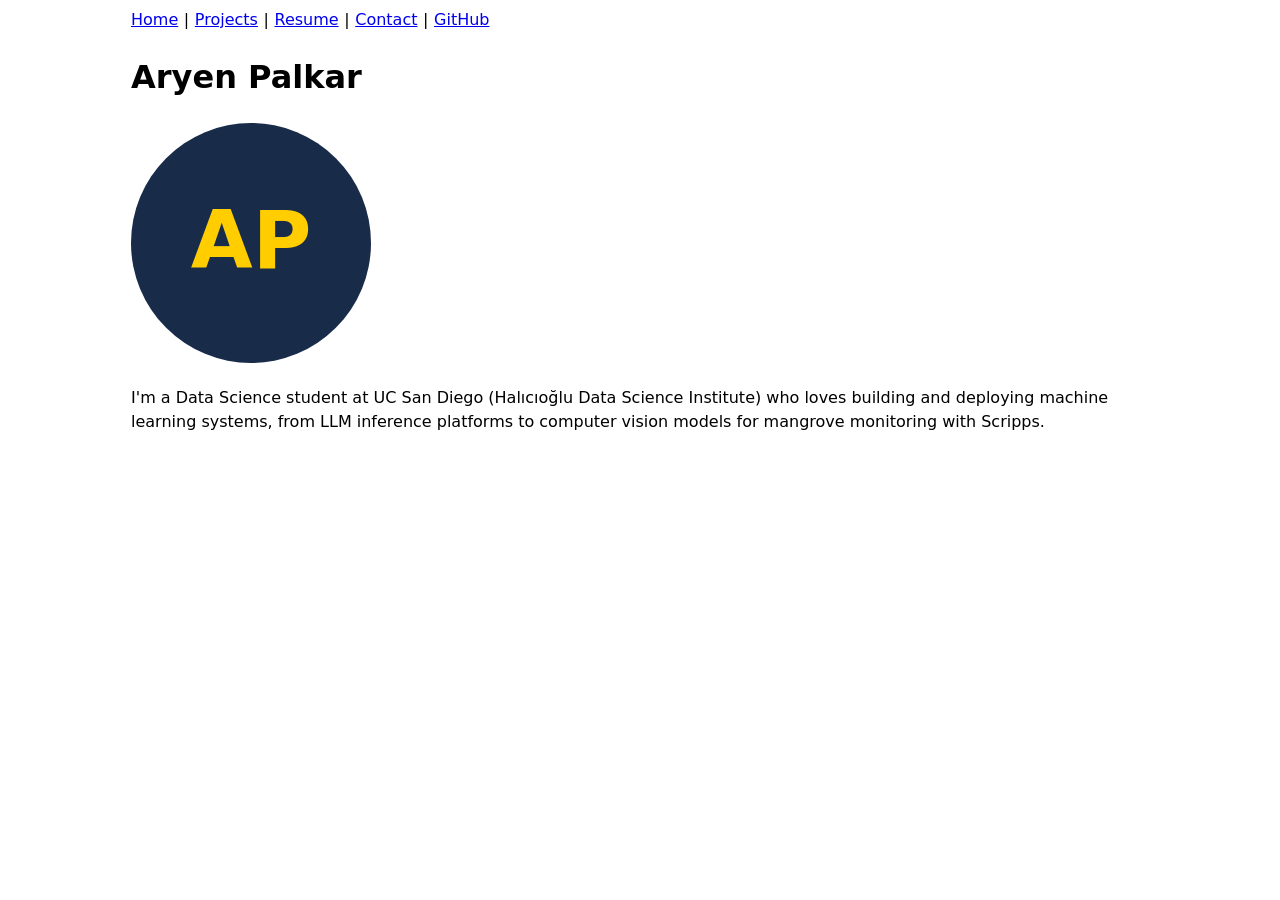
==== index.html @ 1cb9dd05 "Lab 1 portfolio" ====
<!DOCTYPE html>
<html lang="en">
<head>
  <meta charset="UTF-8">
  <meta name="viewport" content="width=device-width, initial-scale=1.0">
  <title>Aryen Palkar: Personal site and portfolio</title>
  <link rel="stylesheet" href="style.css">
</head>
<body>
  <nav><a href="./">Home</a> | <a href="projects/">Projects</a> | <a href="resume/">Resume</a> | <a href="contact/">Contact</a> | <a href="https://github.com/AryenP" target="_blank" rel="noopener noreferrer">GitHub</a></nav>
  <h1>Aryen Palkar</h1>
  <img src="images/avatar.svg" alt="Navy circle with the initials AP in gold" width="240">
  <p>I'm a Data Science student at UC San Diego (Halıcıoğlu Data Science Institute) who loves building and deploying machine learning systems, from LLM inference platforms to computer vision models for mangrove monitoring with Scripps.</p>
</body>
</html>
---- style.css ----
html {
  box-sizing: border-box;
}

*,
*::before,
*::after {
  box-sizing: inherit;
}

body {
  /* Set line height to 1.5 times the font size
     and use the OS's UI font as the website font
   */
  font: 100%/1.5 system-ui;
  width: min(100% - 2em, 100ch);
  margin-inline: auto;
  overflow-wrap: anywhere;
  word-break: break-word;
}

nav {
  display: flex;
  flex-wrap: wrap;
  gap: 0 0.35em;
}

a {
  overflow-wrap: anywhere;
}

h1,
h2,
h3,
p,
li {
  max-width: 100%;
  overflow-wrap: anywhere;
  word-break: break-word;
}

label {
  display: block;
  margin-block: 0.75em;
}

input,
textarea {
  display: block;
  width: 100%;
  max-width: 40em;
}

img {
  max-width: 100%;
  height: auto;
}

@media (max-width: 600px) {
  body {
    font-size: 0.95rem;
    width: min(calc(100vw - 2em), 34ch);
  }

  nav {
    font-size: 0.9rem;
  }

  a,
  h3,
  p,
  li {
    word-break: break-all;
  }

  h1 {
    font-size: 1.8rem;
  }

  h2 {
    font-size: 1.45rem;
  }

  h3 {
    font-size: 1.15rem;
  }

  ul {
    padding-left: 1.25em;
  }
}
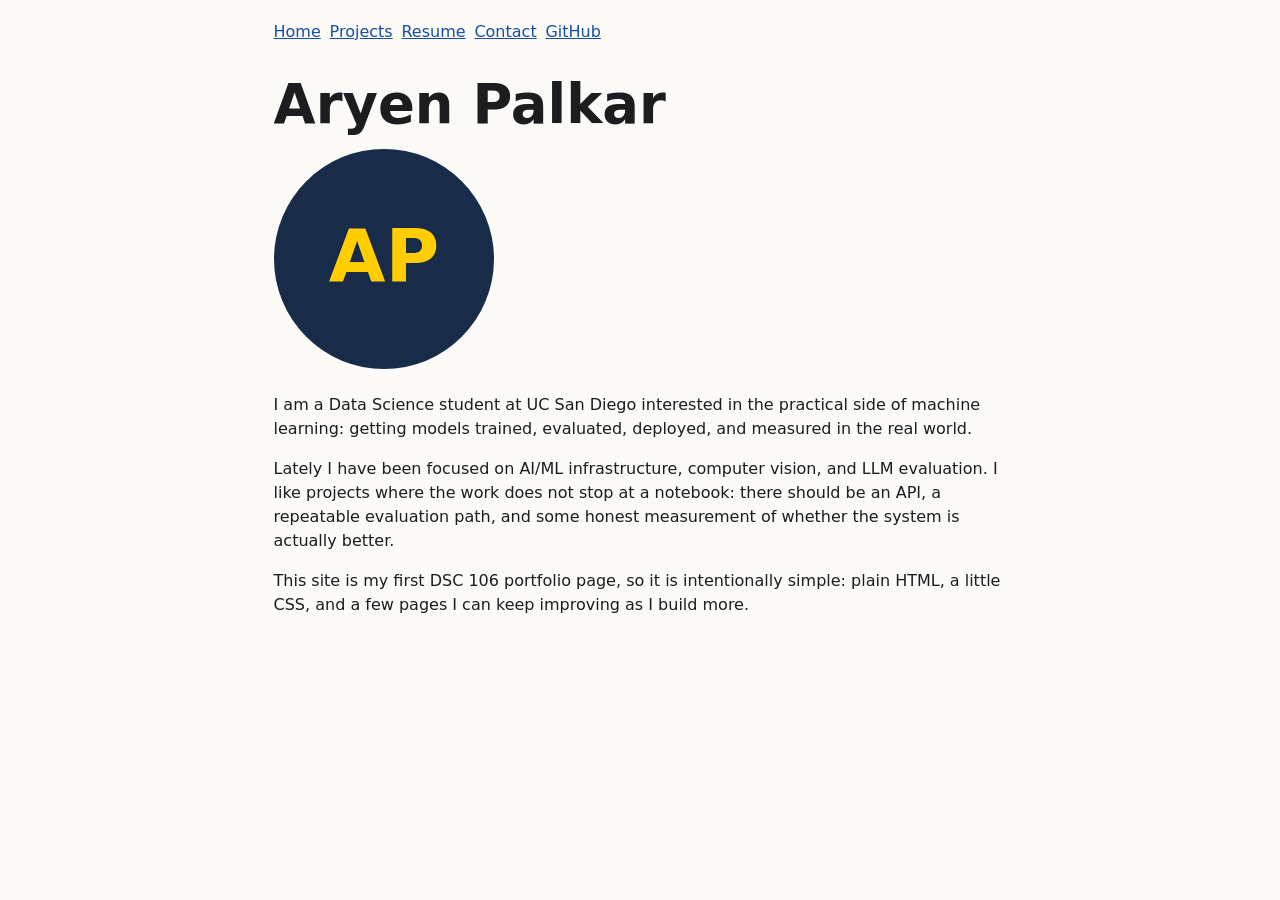
==== commit 1842ccdd: "Expand projects and resume pages, style site" ====
--- a/index.html
+++ b/index.html
@@ -7,9 +7,35 @@
   <link rel="stylesheet" href="style.css">
 </head>
 <body>
-  <nav><a href="./">Home</a> | <a href="projects/">Projects</a> | <a href="resume/">Resume</a> | <a href="contact/">Contact</a> | <a href="https://github.com/AryenP" target="_blank" rel="noopener noreferrer">GitHub</a></nav>
-  <h1>Aryen Palkar</h1>
-  <img src="images/avatar.svg" alt="Navy circle with the initials AP in gold" width="240">
-  <p>I'm a Data Science student at UC San Diego (Halıcıoğlu Data Science Institute) who loves building and deploying machine learning systems, from LLM inference platforms to computer vision models for mangrove monitoring with Scripps.</p>
+  <nav>
+    <a href="./">Home</a>
+    <a href="projects/">Projects</a>
+    <a href="resume/">Resume</a>
+    <a href="contact/">Contact</a>
+    <a href="https://github.com/aryenp" target="_blank" rel="noopener noreferrer">GitHub</a>
+  </nav>
+
+  <main>
+    <h1>Aryen Palkar</h1>
+    <img class="profile-photo" src="images/avatar.svg" alt="Navy circle with the initials AP in gold" width="220">
+
+    <p>
+      I am a Data Science student at UC San Diego interested in the practical side of
+      machine learning: getting models trained, evaluated, deployed, and measured in
+      the real world.
+    </p>
+
+    <p>
+      Lately I have been focused on AI/ML infrastructure, computer vision, and LLM
+      evaluation. I like projects where the work does not stop at a notebook: there
+      should be an API, a repeatable evaluation path, and some honest measurement of
+      whether the system is actually better.
+    </p>
+
+    <p>
+      This site is my first DSC 106 portfolio page, so it is intentionally simple:
+      plain HTML, a little CSS, and a few pages I can keep improving as I build more.
+    </p>
+  </main>
 </body>
 </html>
--- a/style.css
+++ b/style.css
@@ -9,24 +9,27 @@
 }
 
 body {
-  /* Set line height to 1.5 times the font size
-     and use the OS's UI font as the website font
-   */
   font: 100%/1.5 system-ui;
-  width: min(100% - 2em, 100ch);
-  margin-inline: auto;
-  overflow-wrap: anywhere;
-  word-break: break-word;
+  color: #1d1d1f;
+  background: #fbfaf7;
+  width: min(100% - 2rem, 72ch);
+  margin: 0 auto;
+  padding: 1.25rem 0 3rem;
 }
 
 nav {
   display: flex;
   flex-wrap: wrap;
-  gap: 0 0.35em;
+  gap: 0.55rem;
+  margin-bottom: 2rem;
 }
 
-a {
-  overflow-wrap: anywhere;
+nav a {
+  color: #174ea6;
+}
+
+main {
+  display: block;
 }
 
 h1,
@@ -34,58 +37,83 @@
 h3,
 p,
 li {
+  overflow-wrap: anywhere;
+}
+
+h1 {
+  font-size: clamp(2rem, 6vw, 3.4rem);
+  line-height: 1.05;
+  margin: 0 0 1rem;
+}
+
+h2 {
+  border-top: 1px solid #ddd7ca;
+  font-size: 1.35rem;
+  margin-top: 2rem;
+  padding-top: 1rem;
+}
+
+h3 {
+  margin-bottom: 0.25rem;
+}
+
+article + article {
+  margin-top: 1.5rem;
+}
+
+ul {
+  padding-left: 1.25rem;
+}
+
+li + li {
+  margin-top: 0.35rem;
+}
+
+a {
+  color: #174ea6;
+}
+
+.profile-photo {
+  display: block;
+  margin: 1rem 0 1.5rem;
   max-width: 100%;
-  overflow-wrap: anywhere;
-  word-break: break-word;
+  height: auto;
+}
+
+.button-link {
+  display: inline-block;
+  border: 1px solid #174ea6;
+  border-radius: 0.35rem;
+  padding: 0.45rem 0.7rem;
+  text-decoration: none;
 }
 
 label {
   display: block;
-  margin-block: 0.75em;
+  margin-block: 0.9rem;
 }
 
 input,
 textarea {
   display: block;
   width: 100%;
-  max-width: 40em;
+  max-width: 42rem;
+  margin-top: 0.25rem;
+  padding: 0.45rem;
+  font: inherit;
 }
 
-img {
-  max-width: 100%;
-  height: auto;
+button {
+  font: inherit;
+  padding: 0.45rem 0.75rem;
 }
 
 @media (max-width: 600px) {
   body {
-    font-size: 0.95rem;
-    width: min(calc(100vw - 2em), 34ch);
+    width: min(100% - 1.5rem, 36ch);
   }
 
   nav {
-    font-size: 0.9rem;
-  }
-
-  a,
-  h3,
-  p,
-  li {
-    word-break: break-all;
-  }
-
-  h1 {
-    font-size: 1.8rem;
-  }
-
-  h2 {
-    font-size: 1.45rem;
-  }
-
-  h3 {
-    font-size: 1.15rem;
-  }
-
-  ul {
-    padding-left: 1.25em;
+    gap: 0.4rem;
   }
 }
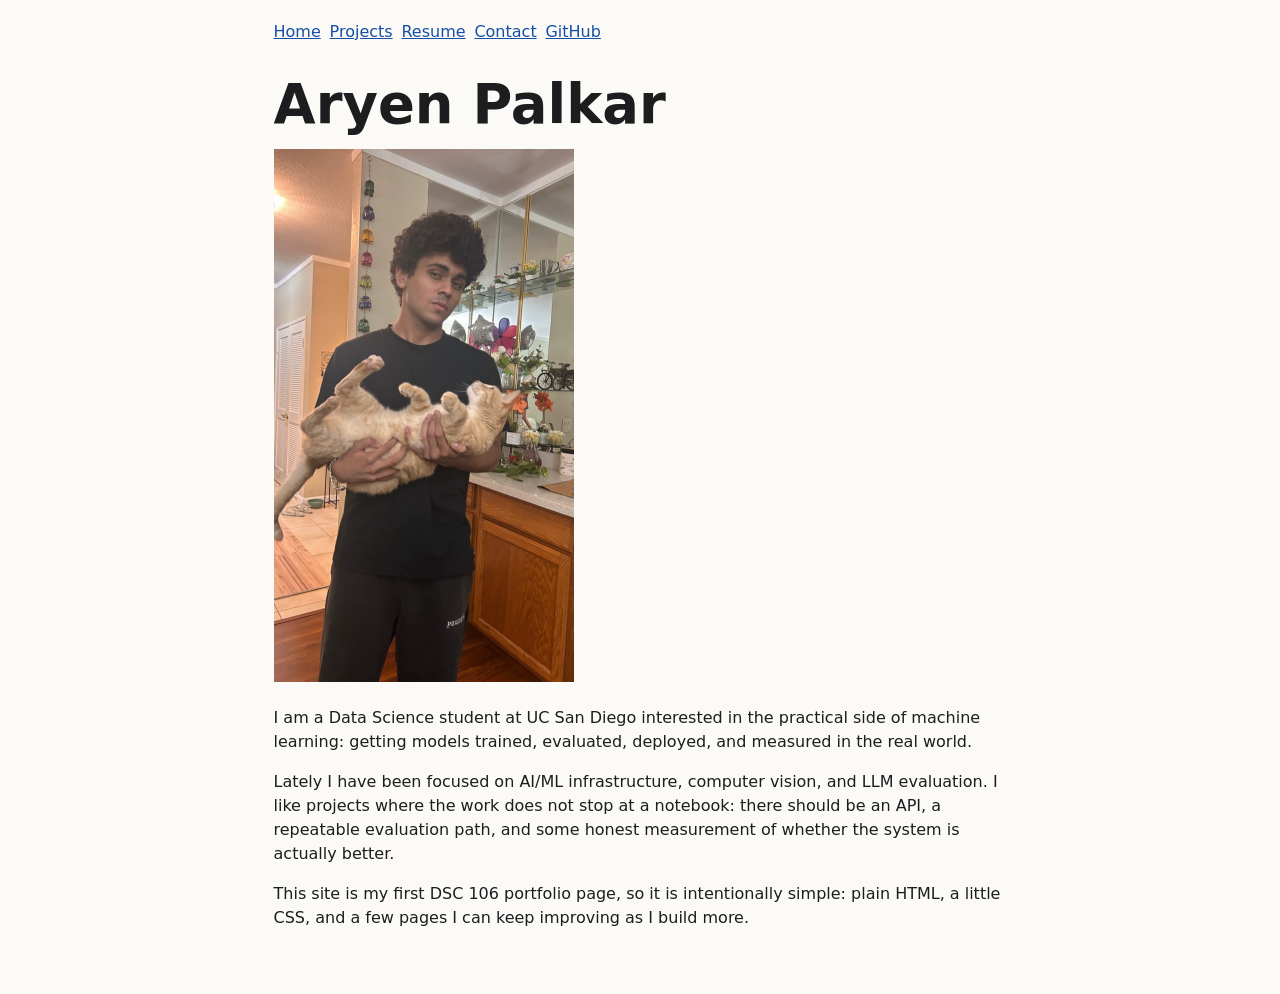
==== commit 00b7b5b9: "Replace placeholder avatar with photo" ====
--- a/index.html
+++ b/index.html
@@ -17,7 +17,7 @@
 
   <main>
     <h1>Aryen Palkar</h1>
-    <img class="profile-photo" src="images/avatar.svg" alt="Navy circle with the initials AP in gold" width="220">
+    <img class="profile-photo" src="images/aryen-and-cat.jpg" alt="Aryen in a black t-shirt standing in a kitchen and cradling an orange tabby cat belly-up" width="300" height="533">
 
     <p>
       I am a Data Science student at UC San Diego interested in the practical side of
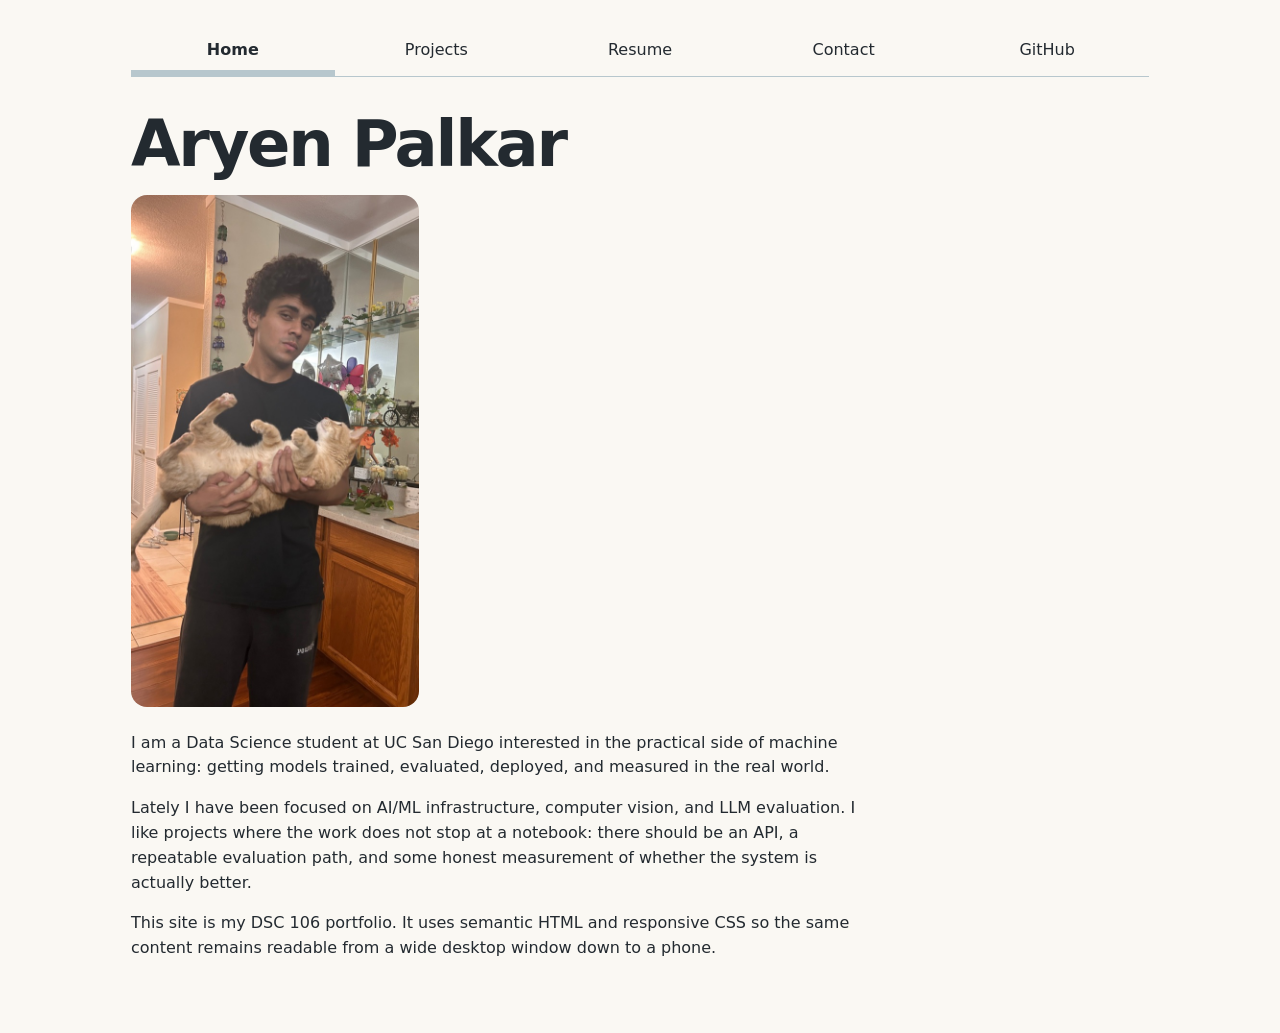
==== commit 68d86d4e: "Complete DSC 106 Lab 2 styling" ====
--- a/index.html
+++ b/index.html
@@ -8,7 +8,7 @@
 </head>
 <body>
   <nav>
-    <a href="./">Home</a>
+    <a class="current" href="./" aria-current="page">Home</a>
     <a href="projects/">Projects</a>
     <a href="resume/">Resume</a>
     <a href="contact/">Contact</a>
@@ -33,8 +33,8 @@
     </p>
 
     <p>
-      This site is my first DSC 106 portfolio page, so it is intentionally simple:
-      plain HTML, a little CSS, and a few pages I can keep improving as I build more.
+      This site is my DSC 106 portfolio. It uses semantic HTML and responsive CSS so
+      the same content remains readable from a wide desktop window down to a phone.
     </p>
   </main>
 </body>
--- a/style.css
+++ b/style.css
@@ -1,4 +1,12 @@
-html {
+:root {
+  --color-accent: oklch(62% 0.19 250);
+  --color-accent-soft: oklch(95% 0.025 250);
+  --color-text: oklch(28% 0.015 250);
+  --color-muted: oklch(50% 0.02 250);
+  --color-border: oklch(82% 0.02 220);
+  --color-surface: oklch(98% 0.008 95);
+  --color-card: white;
+  accent-color: var(--color-accent);
   box-sizing: border-box;
 }
 
@@ -9,56 +17,79 @@
 }
 
 body {
-  font: 100%/1.5 system-ui;
-  color: #1d1d1f;
-  background: #fbfaf7;
-  width: min(100% - 2rem, 72ch);
-  margin: 0 auto;
-  padding: 1.25rem 0 3rem;
+  font: 100%/1.55 system-ui, -apple-system, BlinkMacSystemFont, "Segoe UI", sans-serif;
+  color: var(--color-text);
+  background: var(--color-surface);
+  max-width: 100ch;
+  margin-inline: max(1em, (100% - 100ch) / 2);
+  padding-block: 1.25rem 3rem;
+}
+
+main {
+  display: block;
 }
 
 nav {
   display: flex;
-  flex-wrap: wrap;
-  gap: 0.55rem;
   margin-bottom: 2rem;
+  border-bottom: 1px solid var(--color-border);
 }
 
 nav a {
-  color: #174ea6;
-}
-
-main {
-  display: block;
+  flex: 1;
+  min-width: max-content;
+  padding: 0.6em 0.5em 0.45em;
+  color: inherit;
+  text-align: center;
+  text-decoration: none;
+  border-bottom: 0.4em solid transparent;
+  transition: background-color 160ms ease, border-color 160ms ease;
+}
+
+nav a.current {
+  border-bottom-color: var(--color-border);
+  font-weight: 650;
+}
+
+nav a:hover,
+nav a:focus-visible {
+  border-bottom-color: var(--color-accent);
+  background: var(--color-accent-soft);
+  outline: none;
 }
 
 h1,
 h2,
 h3,
+h4,
+h5,
+h6 {
+  line-height: 1.1;
+  text-wrap: balance;
+}
+
+h1 {
+  margin: 0 0 1rem;
+  font-size: clamp(3rem, 8vw, 4rem);
+  letter-spacing: -0.035em;
+}
+
+h2 {
+  margin-block: 0;
+  font-size: 1.45rem;
+}
+
+h3 {
+  margin-bottom: 0.25rem;
+}
+
 p,
 li {
   overflow-wrap: anywhere;
 }
 
-h1 {
-  font-size: clamp(2rem, 6vw, 3.4rem);
-  line-height: 1.05;
-  margin: 0 0 1rem;
-}
-
-h2 {
-  border-top: 1px solid #ddd7ca;
-  font-size: 1.35rem;
-  margin-top: 2rem;
-  padding-top: 1rem;
-}
-
-h3 {
-  margin-bottom: 0.25rem;
-}
-
-article + article {
-  margin-top: 1.5rem;
+p {
+  max-width: 72ch;
 }
 
 ul {
@@ -70,50 +101,196 @@
 }
 
 a {
-  color: #174ea6;
+  color: var(--color-accent);
+  text-underline-offset: 0.16em;
 }
 
 .profile-photo {
   display: block;
+  width: min(100%, 18rem);
+  height: auto;
   margin: 1rem 0 1.5rem;
-  max-width: 100%;
-  height: auto;
-}
-
-.button-link {
-  display: inline-block;
-  border: 1px solid #174ea6;
-  border-radius: 0.35rem;
-  padding: 0.45rem 0.7rem;
-  text-decoration: none;
-}
-
-label {
-  display: block;
-  margin-block: 0.9rem;
+  border-radius: 1rem;
+}
+
+.page-intro {
+  color: var(--color-muted);
+  font-size: 1.08rem;
+  margin-bottom: 2rem;
+}
+
+/* Contact form: parent grid + label subgrid, as required in Lab 2. */
+form {
+  display: grid;
+  grid-template-columns: auto 1fr;
+  gap: 1em;
+  max-width: 48rem;
+  margin-top: 1.5rem;
+}
+
+form label {
+  display: grid;
+  grid-template-columns: subgrid;
+  grid-column: 1 / -1;
+  align-items: start;
+}
+
+form label > span {
+  font-weight: 650;
+  padding-top: 0.55rem;
+}
+
+input,
+textarea,
+button {
+  font: inherit;
 }
 
 input,
 textarea {
+  width: 100%;
+  min-width: 0;
+  padding: 0.55rem 0.65rem;
+  color: inherit;
+  background: var(--color-card);
+  border: 1px solid var(--color-border);
+  border-radius: 0.45rem;
+}
+
+textarea {
+  resize: vertical;
+}
+
+input:focus,
+textarea:focus {
+  border-color: var(--color-accent);
+  outline: 2px solid color-mix(in oklch, var(--color-accent) 30%, transparent);
+  outline-offset: 1px;
+}
+
+button {
+  grid-column: 1 / -1;
+  justify-self: start;
+  padding: 0.55rem 1rem;
+  color: white;
+  background: var(--color-accent);
+  border: 0;
+  border-radius: 0.45rem;
+  cursor: pointer;
+}
+
+button:hover,
+button:focus-visible {
+  filter: brightness(0.94);
+}
+
+/* Responsive project grid. Each card spans three shared rows. */
+.projects {
+  display: grid;
+  grid-template-columns: repeat(auto-fill, minmax(15em, 1fr));
+  gap: 1em;
+}
+
+.projects article {
+  display: grid;
+  grid-template-rows: subgrid;
+  grid-row: span 3;
+  gap: 0.75rem;
+  padding: 1rem;
+  background: var(--color-card);
+  border: 1px solid var(--color-border);
+  border-radius: 0.8rem;
+}
+
+.projects h2 {
+  margin: 0;
+}
+
+.projects img {
   display: block;
   width: 100%;
-  max-width: 42rem;
-  margin-top: 0.25rem;
-  padding: 0.45rem;
-  font: inherit;
-}
-
-button {
-  font: inherit;
-  padding: 0.45rem 0.75rem;
-}
-
-@media (max-width: 600px) {
-  body {
-    width: min(100% - 1.5rem, 36ch);
-  }
-
+  aspect-ratio: 16 / 9;
+  object-fit: cover;
+  background: var(--color-accent-soft);
+  border-radius: 0.55rem;
+}
+
+.projects p {
+  margin-top: 0;
+}
+
+.projects ul {
+  margin-bottom: 0;
+}
+
+/* Resume-specific styling: compact hierarchy without losing responsiveness. */
+.resume-header {
+  padding-bottom: 1rem;
+  border-bottom: 1px solid var(--color-border);
+}
+
+.resume > section {
+  display: grid;
+  grid-template-columns: minmax(9rem, 0.34fr) minmax(0, 1fr);
+  gap: 1rem 2rem;
+  padding-block: 1.5rem;
+  border-bottom: 1px solid var(--color-border);
+}
+
+.resume > section > h2 {
+  color: var(--color-accent);
+}
+
+.resume > section > :not(h2) {
+  grid-column: 2;
+}
+
+.resume article + article {
+  margin-top: 1.4rem;
+}
+
+.resume article h3 {
+  margin-top: 0;
+}
+
+.resume article header p,
+.resume-header p {
+  color: var(--color-muted);
+}
+
+.skill-list {
+  margin-top: 0;
+}
+
+@media (max-width: 700px) {
   nav {
-    gap: 0.4rem;
-  }
-}
+    overflow-x: auto;
+  }
+
+  nav a {
+    flex: 0 0 auto;
+    padding-inline: 0.8em;
+  }
+
+  form {
+    grid-template-columns: 1fr;
+  }
+
+  form label {
+    grid-template-columns: 1fr;
+    gap: 0.35rem;
+  }
+
+  form label > span {
+    padding-top: 0;
+  }
+
+  .resume > section {
+    grid-template-columns: 1fr;
+    gap: 0.75rem;
+  }
+
+  .resume > section > :not(h2) {
+    grid-column: 1;
+  }
+}
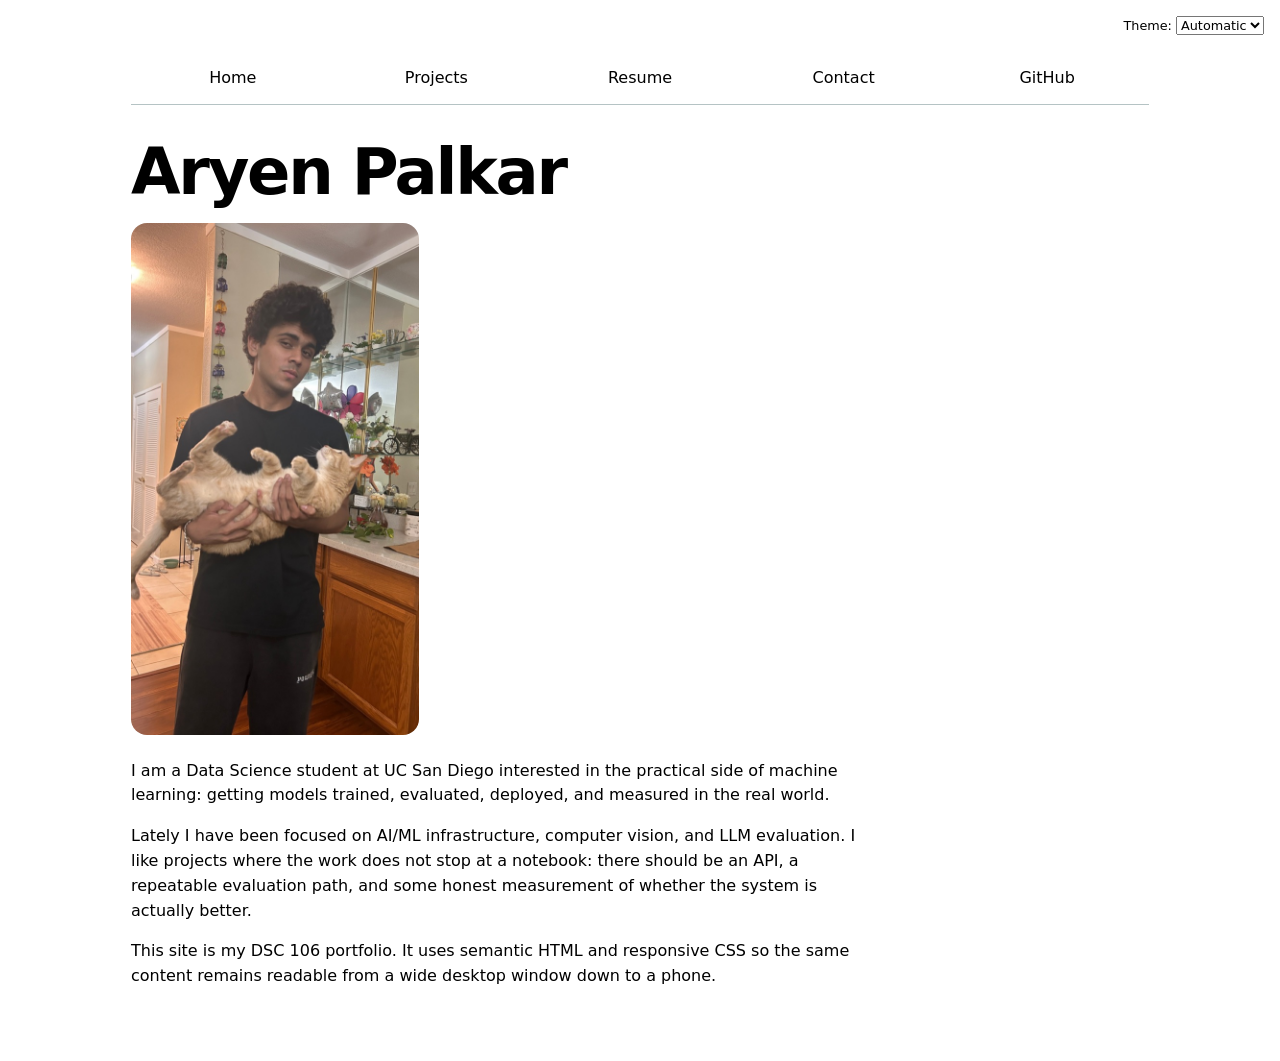
==== commit 0eb5eb1a: "Complete DSC 106 Lab 3: JS nav and dark mode - Add global.js, loaded as a module on every page - Bui" ====
--- a/index.html
+++ b/index.html
@@ -5,15 +5,9 @@
   <meta name="viewport" content="width=device-width, initial-scale=1.0">
   <title>Aryen Palkar: Personal site and portfolio</title>
   <link rel="stylesheet" href="style.css">
+  <script type="module" src="global.js"></script>
 </head>
 <body>
-  <nav>
-    <a class="current" href="./" aria-current="page">Home</a>
-    <a href="projects/">Projects</a>
-    <a href="resume/">Resume</a>
-    <a href="contact/">Contact</a>
-    <a href="https://github.com/aryenp" target="_blank" rel="noopener noreferrer">GitHub</a>
-  </nav>
 
   <main>
     <h1>Aryen Palkar</h1>
--- a/style.css
+++ b/style.css
@@ -1,11 +1,16 @@
+html {
+  color-scheme: light dark;
+}
+
 :root {
   --color-accent: oklch(62% 0.19 250);
-  --color-accent-soft: oklch(95% 0.025 250);
-  --color-text: oklch(28% 0.015 250);
-  --color-muted: oklch(50% 0.02 250);
-  --color-border: oklch(82% 0.02 220);
-  --color-surface: oklch(98% 0.008 95);
-  --color-card: white;
+  /* Mixed with canvas so these adapt to light and dark mode. */
+  --color-accent-soft: color-mix(in oklch, var(--color-accent), canvas 85%);
+  --color-text: canvastext;
+  --color-muted: color-mix(in oklch, canvastext 65%, canvas);
+  --color-border: oklch(50% 10% 200 / 40%);
+  --color-surface: canvas;
+  --color-card: color-mix(in oklch, canvastext 3%, canvas);
   accent-color: var(--color-accent);
   box-sizing: border-box;
 }
@@ -22,7 +27,7 @@
   background: var(--color-surface);
   max-width: 100ch;
   margin-inline: max(1em, (100% - 100ch) / 2);
-  padding-block: 1.25rem 3rem;
+  padding-block: 3rem 3rem; /* room for the theme switcher */
 }
 
 main {
@@ -30,9 +35,11 @@
 }
 
 nav {
+  --border-color: oklch(50% 10% 200 / 40%);
+
   display: flex;
   margin-bottom: 2rem;
-  border-bottom: 1px solid var(--color-border);
+  border-bottom: 1px solid var(--border-color);
 }
 
 nav a {
@@ -47,7 +54,7 @@
 }
 
 nav a.current {
-  border-bottom-color: var(--color-border);
+  border-bottom-color: var(--border-color);
   font-weight: 650;
 }
 
@@ -142,8 +149,17 @@
 
 input,
 textarea,
-button {
+button,
+select {
   font: inherit;
+}
+
+/* Theme switcher, pinned to the top right corner. */
+.color-scheme {
+  position: absolute;
+  top: 1rem;
+  right: 1rem;
+  font-size: 80%;
 }
 
 input,
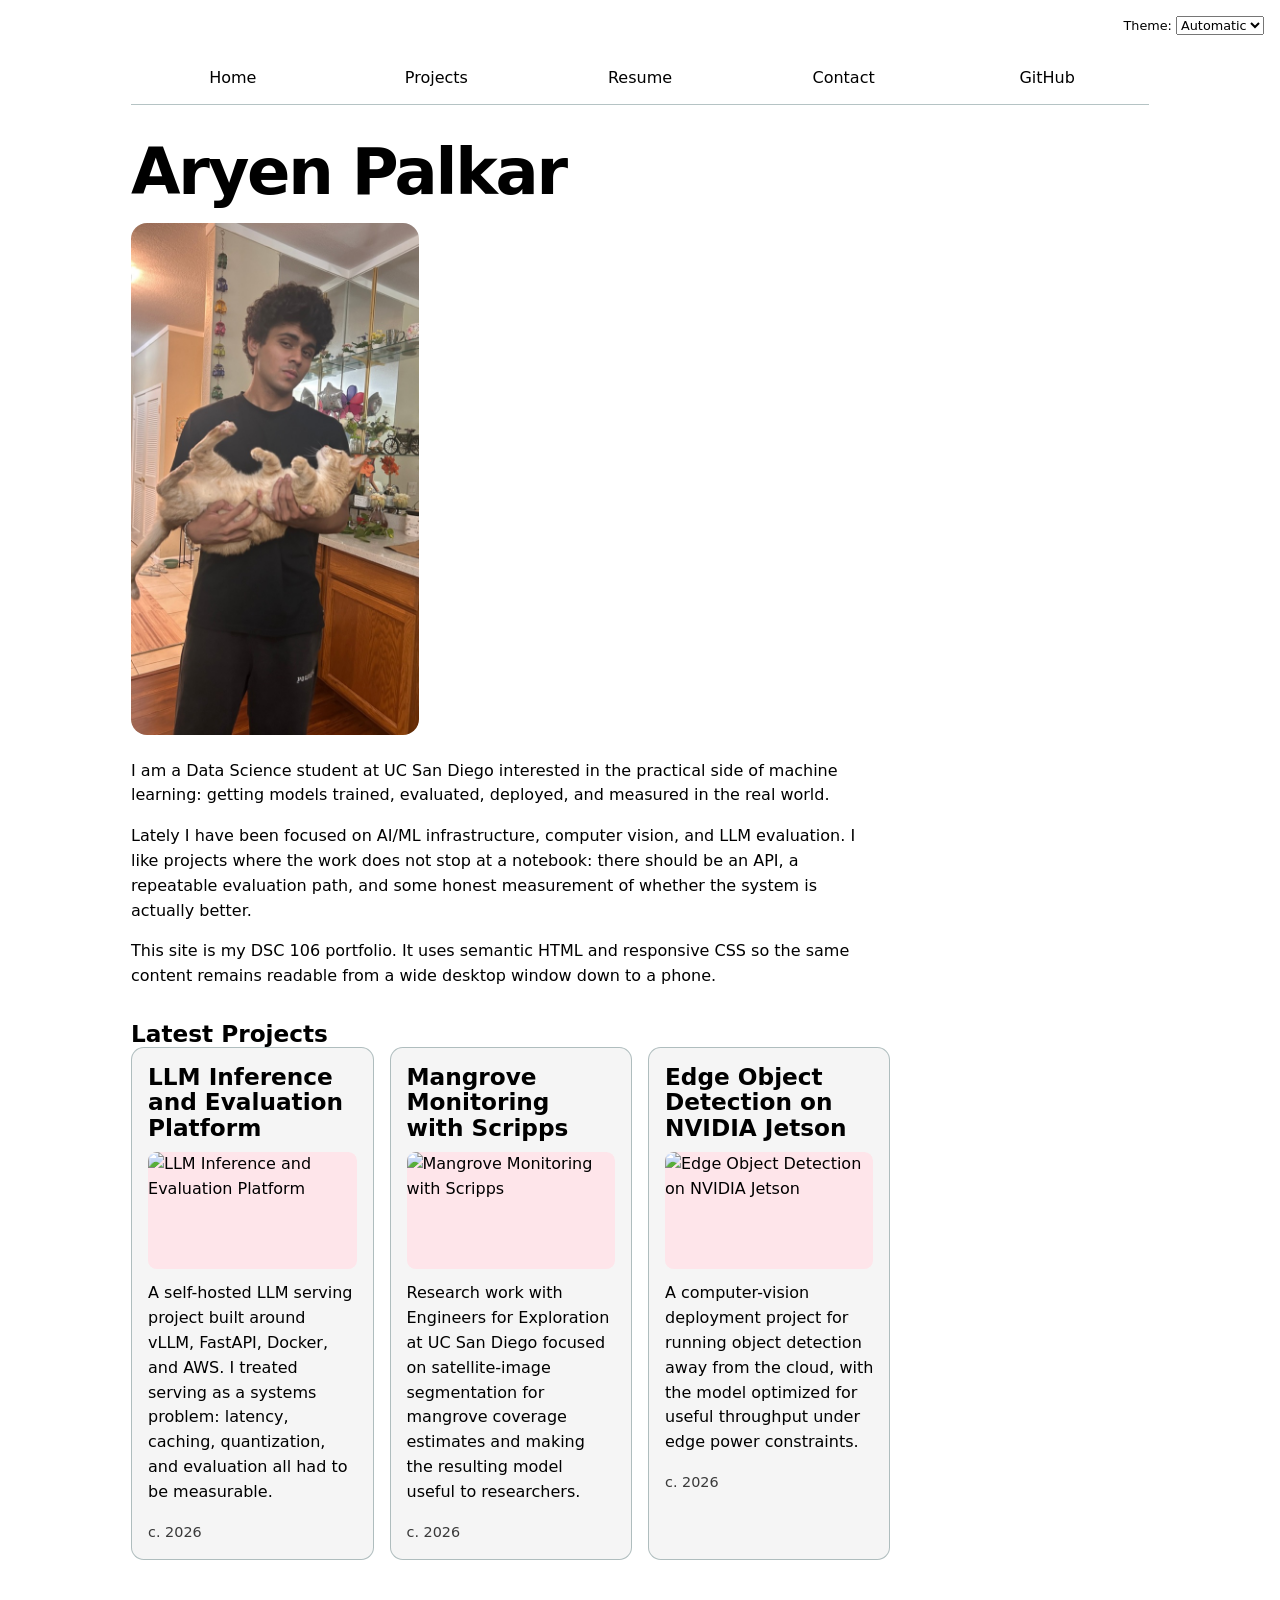
==== commit 2e50b9c9: "Complete DSC 106 Lab 4: projects from JSON and GitHub stats" ====
--- a/index.html
+++ b/index.html
@@ -6,6 +6,7 @@
   <title>Aryen Palkar: Personal site and portfolio</title>
   <link rel="stylesheet" href="style.css">
   <script type="module" src="global.js"></script>
+  <script type="module" src="index.js" defer></script>
 </head>
 <body>
 
@@ -30,6 +31,13 @@
       This site is my DSC 106 portfolio. It uses semantic HTML and responsive CSS so
       the same content remains readable from a wide desktop window down to a phone.
     </p>
+
+    <div id="profile-stats"></div>
+
+    <h2>Latest Projects</h2>
+    <div class="projects">
+      <!-- Dynamically added content will appear here -->
+    </div>
   </main>
 </body>
 </html>
--- a/style.css
+++ b/style.css
@@ -222,6 +222,22 @@
   margin: 0;
 }
 
+.projects h2 a {
+  color: inherit;
+  text-decoration: none;
+}
+
+.projects h2 a:hover,
+.projects h2 a:focus-visible {
+  color: var(--color-accent);
+  text-decoration: underline;
+}
+
+.projects .project-link {
+  margin-block: 1rem 0;
+  font-weight: 600;
+}
+
 .projects img {
   display: block;
   width: 100%;
@@ -310,3 +326,46 @@
     grid-column: 1;
   }
 }
+
+/* Lab 4: project year, empty state, and GitHub stats grid. */
+.projects .project-year {
+  margin: 0.5rem 0 0;
+  font-size: 0.9em;
+  color: var(--color-muted, GrayText);
+  font-variant-numeric: oldstyle-nums;
+}
+
+.projects-empty {
+  grid-column: 1 / -1;
+  color: var(--color-muted, GrayText);
+}
+
+#profile-stats {
+  margin-block: 2rem;
+}
+
+#profile-stats dl {
+  display: grid;
+  grid-template-columns: repeat(4, 1fr);
+  gap: 0.25rem 1rem;
+  margin: 0;
+  padding: 1rem;
+  border: 1px solid var(--color-border);
+  border-radius: 0.8rem;
+}
+
+#profile-stats dt {
+  grid-row: 1;
+  font-size: 0.85em;
+  text-transform: uppercase;
+  letter-spacing: 0.04em;
+  color: var(--color-muted, GrayText);
+}
+
+#profile-stats dd {
+  grid-row: 2;
+  margin: 0;
+  font-size: 2em;
+  font-weight: 700;
+  font-variant-numeric: tabular-nums;
+}
